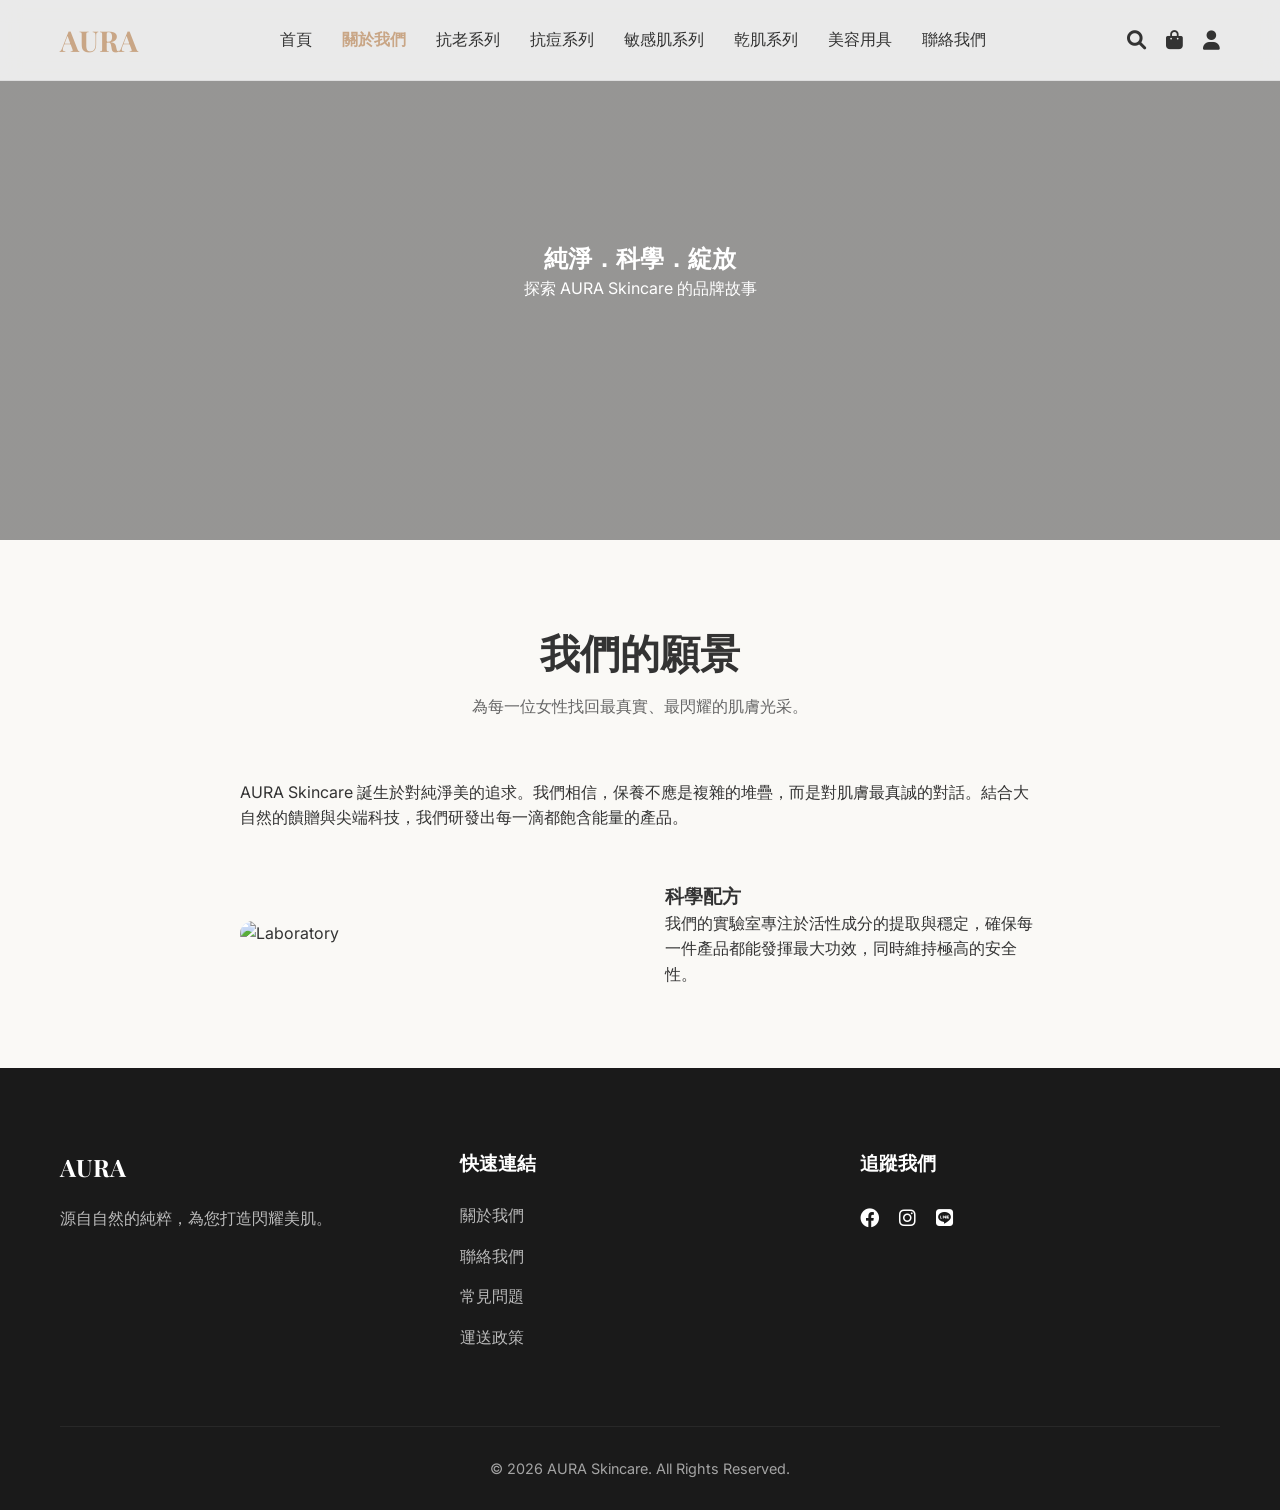
==== about.html @ ccf760a1 "Add files via upload" ====
<!DOCTYPE html>
<html lang="zh-TW">
<head>
    <meta charset="UTF-8">
    <meta name="viewport" content="width=device-width, initial-scale=1.0">
    <title>關於我們 | AURA Skincare</title>
    <link rel="stylesheet" href="style.css">
    <link href="https://fonts.googleapis.com/css2?family=Inter:wght@400;600;700&family=Playfair+Display:wght@700&display=swap" rel="stylesheet">
    <link rel="stylesheet" href="https://cdnjs.cloudflare.com/ajax/libs/font-awesome/6.0.0/css/all.min.css">
    <style>
        .about-hero {
            height: 60vh;
            background: linear-gradient(rgba(0,0,0,0.4), rgba(0,0,0,0.4)), url('https://images.unsplash.com/photo-1556228720-195a672e8a03?auto=format&fit=crop&q=80&w=2000');
            background-size: cover;
            background-position: center;
            display: flex;
            align-items: center;
            justify-content: center;
            color: white;
            text-align: center;
        }
        .about-content {
            padding: 80px 0;
            max-width: 800px;
            margin: 0 auto;
        }
        .about-grid {
            display: grid;
            grid-template-columns: 1fr 1fr;
            gap: 50px;
            align-items: center;
            margin-top: 50px;
        }
        @media (max-width: 768px) {
            .about-grid { grid-template-columns: 1fr; }
        }
    </style>
</head>
<body>
    <header></header>
    <main>
        <section class="about-hero">
            <div class="container">
                <h1>純淨．科學．綻放</h1>
                <p>探索 AURA Skincare 的品牌故事</p>
            </div>
        </section>
        <section class="container about-content">
            <div class="section-title">
                <h2>我們的願景</h2>
                <p>為每一位女性找回最真實、最閃耀的肌膚光采。</p>
            </div>
            <p>AURA Skincare 誕生於對純淨美的追求。我們相信，保養不應是複雜的堆疊，而是對肌膚最真誠的對話。結合大自然的饋贈與尖端科技，我們研發出每一滴都飽含能量的產品。</p>
            
            <div class="about-grid">
                <div>
                    <img src="https://images.unsplash.com/photo-1596755094514-f87034a26cc1?auto=format&fit=crop&q=80&w=800" alt="Laboratory" style="border-radius: 20px;">
                </div>
                <div>
                    <h3>科學配方</h3>
                    <p>我們的實驗室專注於活性成分的提取與穩定，確保每一件產品都能發揮最大功效，同時維持極高的安全性。</p>
                </div>
            </div>
        </section>
    </main>
    <footer></footer>
    <script src="common.js"></script>
</body>
</html>
---- style.css ----
:root {
    --primary: #c9a686; /* Soft Beige/Tan */
    --primary-dark: #a68a6d;
    --secondary: #2c3e50; /* Deep Navy for contrast */
    --accent: #d4af37; /* Gold */
    --bg-light: #faf9f6; /* Off-white */
    --text-main: #333333;
    --text-muted: #666666;
    --white: #ffffff;
    --shadow: 0 10px 30px rgba(0, 0, 0, 0.05);
    --transition: all 0.3s ease;
}

* {
    margin: 0;
    padding: 0;
    box-sizing: border-box;
}

body {
    font-family: 'Inter', -apple-system, BlinkMacSystemFont, "Segoe UI", Roboto, sans-serif;
    background-color: var(--bg-light);
    color: var(--text-main);
    line-height: 1.6;
    overflow-x: hidden;
}

h1, h2, h3, .brand-name {
    font-family: 'Playfair Display', serif;
    font-weight: 700;
}

a {
    text-decoration: none;
    color: inherit;
    transition: var(--transition);
}

ul {
    list-style: none;
}

img {
    max-width: 100%;
    display: block;
}

.container {
    max-width: 1200px;
    margin: 0 auto;
    padding: 0 20px;
}

/* Header & Navigation */
header {
    background: rgba(255, 255, 255, 0.8);
    backdrop-filter: blur(10px);
    position: fixed;
    top: 0;
    width: 100%;
    z-index: 1000;
    border-bottom: 1px solid rgba(0, 0, 0, 0.05);
}

nav {
    display: flex;
    justify-content: space-between;
    align-items: center;
    height: 80px;
}

.logo {
    display: flex;
    align-items: center;
    gap: 10px;
}

.logo-img {
    height: 40px;
}

.nav-links {
    display: flex;
    gap: 30px;
}

.nav-links a:hover {
    color: var(--primary);
}

.nav-icons {
    display: flex;
    gap: 20px;
    font-size: 1.2rem;
}

/* Hero Section */
.hero {
    height: 100vh;
    display: flex;
    align-items: center;
    background: linear-gradient(rgba(0, 0, 0, 0.2), rgba(0, 0, 0, 0.2)), url('https://images.unsplash.com/photo-1556228720-195a672e8a03?auto=format&fit=crop&q=80&w=2000') no-repeat center center/cover;
    color: var(--white);
    text-align: center;
    padding-top: 80px;
}

.hero-content {
    max-width: 800px;
    margin: 0 auto;
}

.hero h1 {
    font-size: 4rem;
    margin-bottom: 20px;
    letter-spacing: 2px;
}

.hero p {
    font-size: 1.2rem;
    margin-bottom: 30px;
    opacity: 0.9;
}

.btn {
    display: inline-block;
    padding: 15px 40px;
    background-color: var(--primary);
    color: var(--white);
    border-radius: 50px;
    font-weight: 600;
    text-transform: uppercase;
    letter-spacing: 1px;
    transition: var(--transition);
    border: none;
    cursor: pointer;
}

.btn:hover {
    background-color: var(--primary-dark);
    transform: translateY(-3px);
    box-shadow: 0 5px 15px rgba(201, 166, 134, 0.4);
}

/* Categories Section */
.section {
    padding: 100px 0;
}

.section-title {
    text-align: center;
    margin-bottom: 60px;
}

.section-title h2 {
    font-size: 2.5rem;
    margin-bottom: 10px;
}

.section-title p {
    color: var(--text-muted);
}

.category-grid {
    display: grid;
    grid-template-columns: repeat(auto-fit, minmax(250px, 1fr));
    gap: 30px;
}

.category-card {
    position: relative;
    overflow: hidden;
    border-radius: 15px;
    height: 400px;
    cursor: pointer;
}

.category-card img {
    width: 100%;
    height: 100%;
    object-fit: cover;
    transition: var(--transition);
}

.category-card:hover img {
    transform: scale(1.1);
}

.category-info {
    position: absolute;
    bottom: 0;
    left: 0;
    right: 0;
    padding: 30px;
    background: linear-gradient(transparent, rgba(0, 0, 0, 0.7));
    color: var(--white);
}

/* Product Cards */
.product-grid {
    display: grid;
    grid-template-columns: repeat(auto-fit, minmax(280px, 1fr));
    gap: 40px;
}

.product-card {
    background: var(--white);
    border-radius: 20px;
    overflow: hidden;
    box-shadow: var(--shadow);
    transition: var(--transition);
}

.product-card:hover {
    transform: translateY(-10px);
}

.product-image {
    height: 350px;
    overflow: hidden;
    position: relative;
}

.product-image img {
    width: 100%;
    height: 100%;
    object-fit: cover;
}

.product-badge {
    position: absolute;
    top: 20px;
    left: 20px;
    background: var(--primary);
    color: var(--white);
    padding: 5px 15px;
    border-radius: 20px;
    font-size: 0.8rem;
    font-weight: 600;
}

.product-details {
    padding: 25px;
    text-align: center;
}

.product-details h3 {
    font-size: 1.3rem;
    margin-bottom: 10px;
}

.product-price {
    font-size: 1.2rem;
    color: var(--primary);
    font-weight: 700;
    margin-bottom: 20px;
}

/* Footer */
footer {
    background: #1a1a1a;
    color: var(--white);
    padding: 80px 0 30px;
}

.footer-grid {
    display: grid;
    grid-template-columns: repeat(auto-fit, minmax(200px, 1fr));
    gap: 40px;
    margin-bottom: 60px;
}

.footer-col h4 {
    margin-bottom: 25px;
    font-size: 1.2rem;
}

.footer-links li {
    margin-bottom: 15px;
}

.footer-links a {
    opacity: 0.7;
}

.footer-links a:hover {
    opacity: 1;
    padding-left: 10px;
}

.footer-bottom {
    border-top: 1px solid rgba(255, 255, 255, 0.1);
    padding-top: 30px;
    text-align: center;
    opacity: 0.6;
    font-size: 0.9rem;
}

/* Animations */
@keyframes fadeIn {
    from { opacity: 0; transform: translateY(20px); }
    to { opacity: 1; transform: translateY(0); }
}

.animate-fade-in {
    animation: fadeIn 1s ease forwards;
}

/* Responsive */
@media (max-width: 768px) {
    .nav-links {
        display: none;
    }
    .hero h1 {
        font-size: 2.5rem;
    }
}
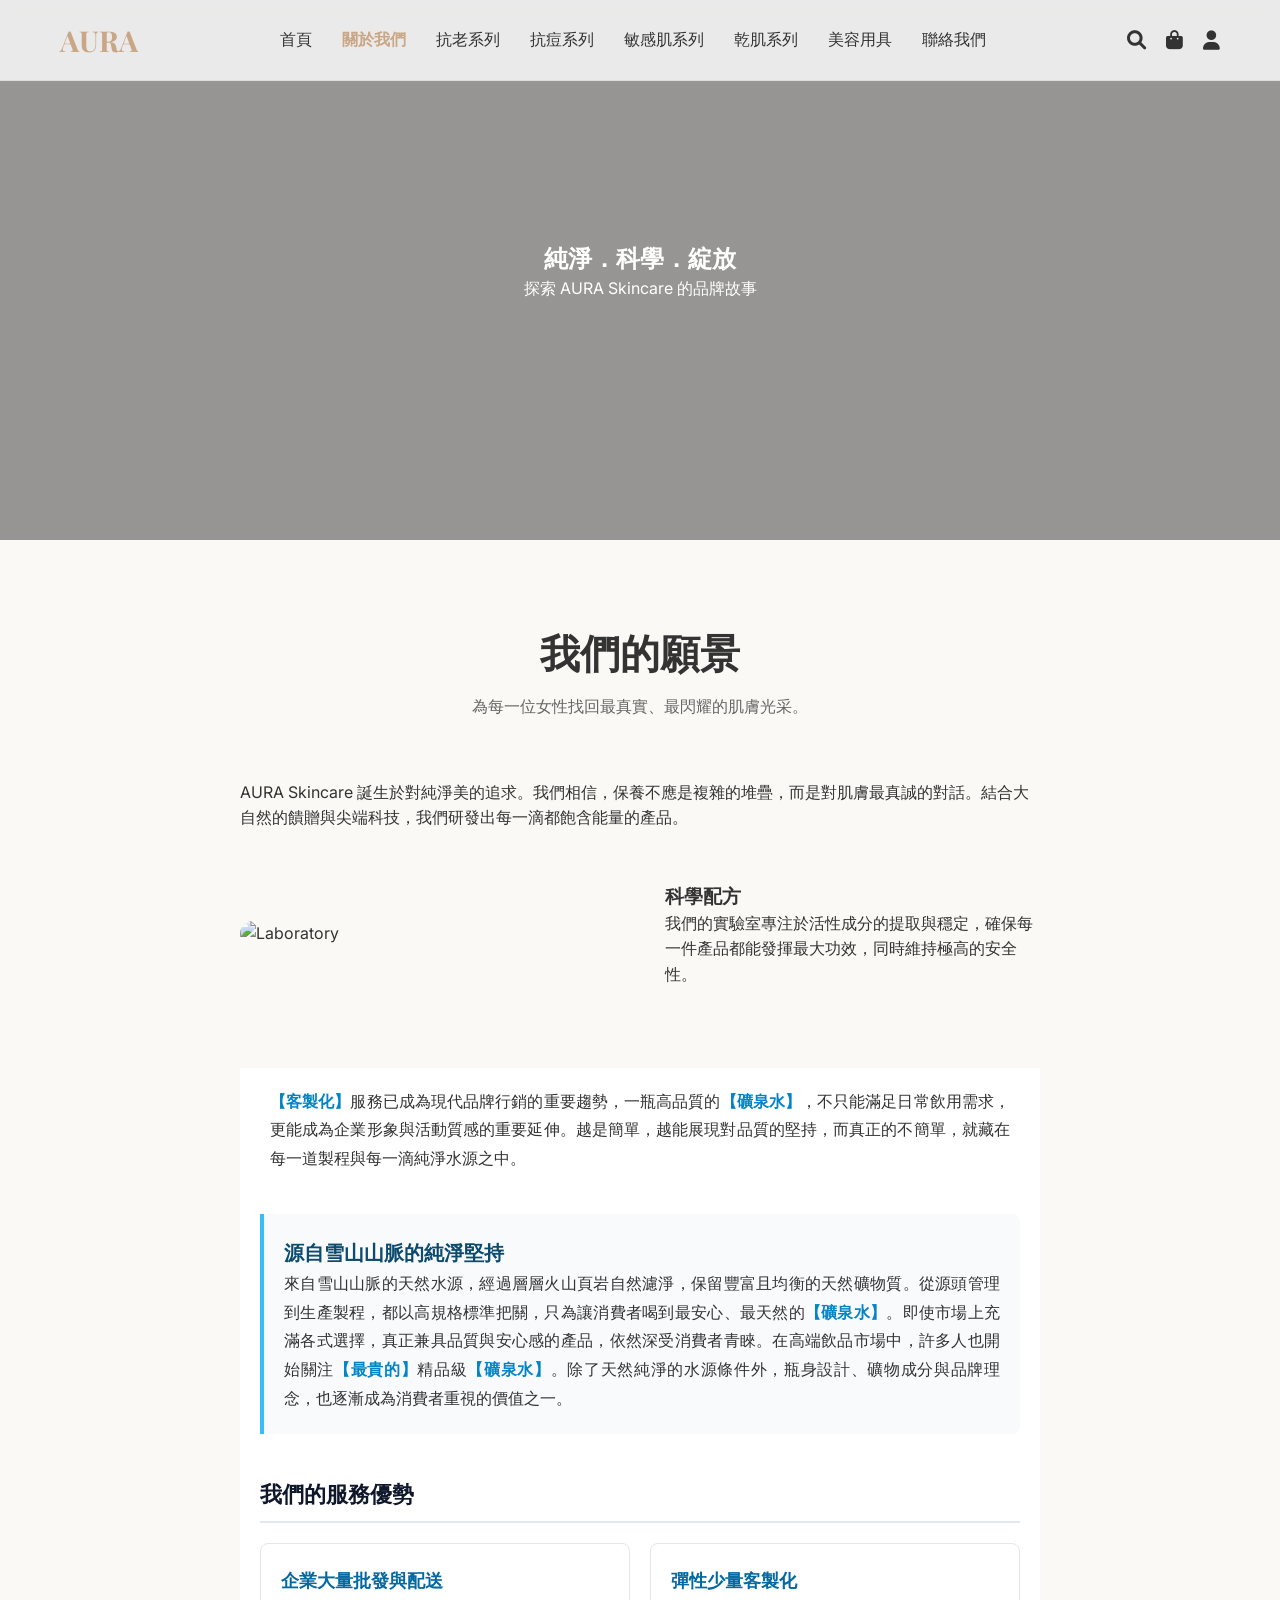
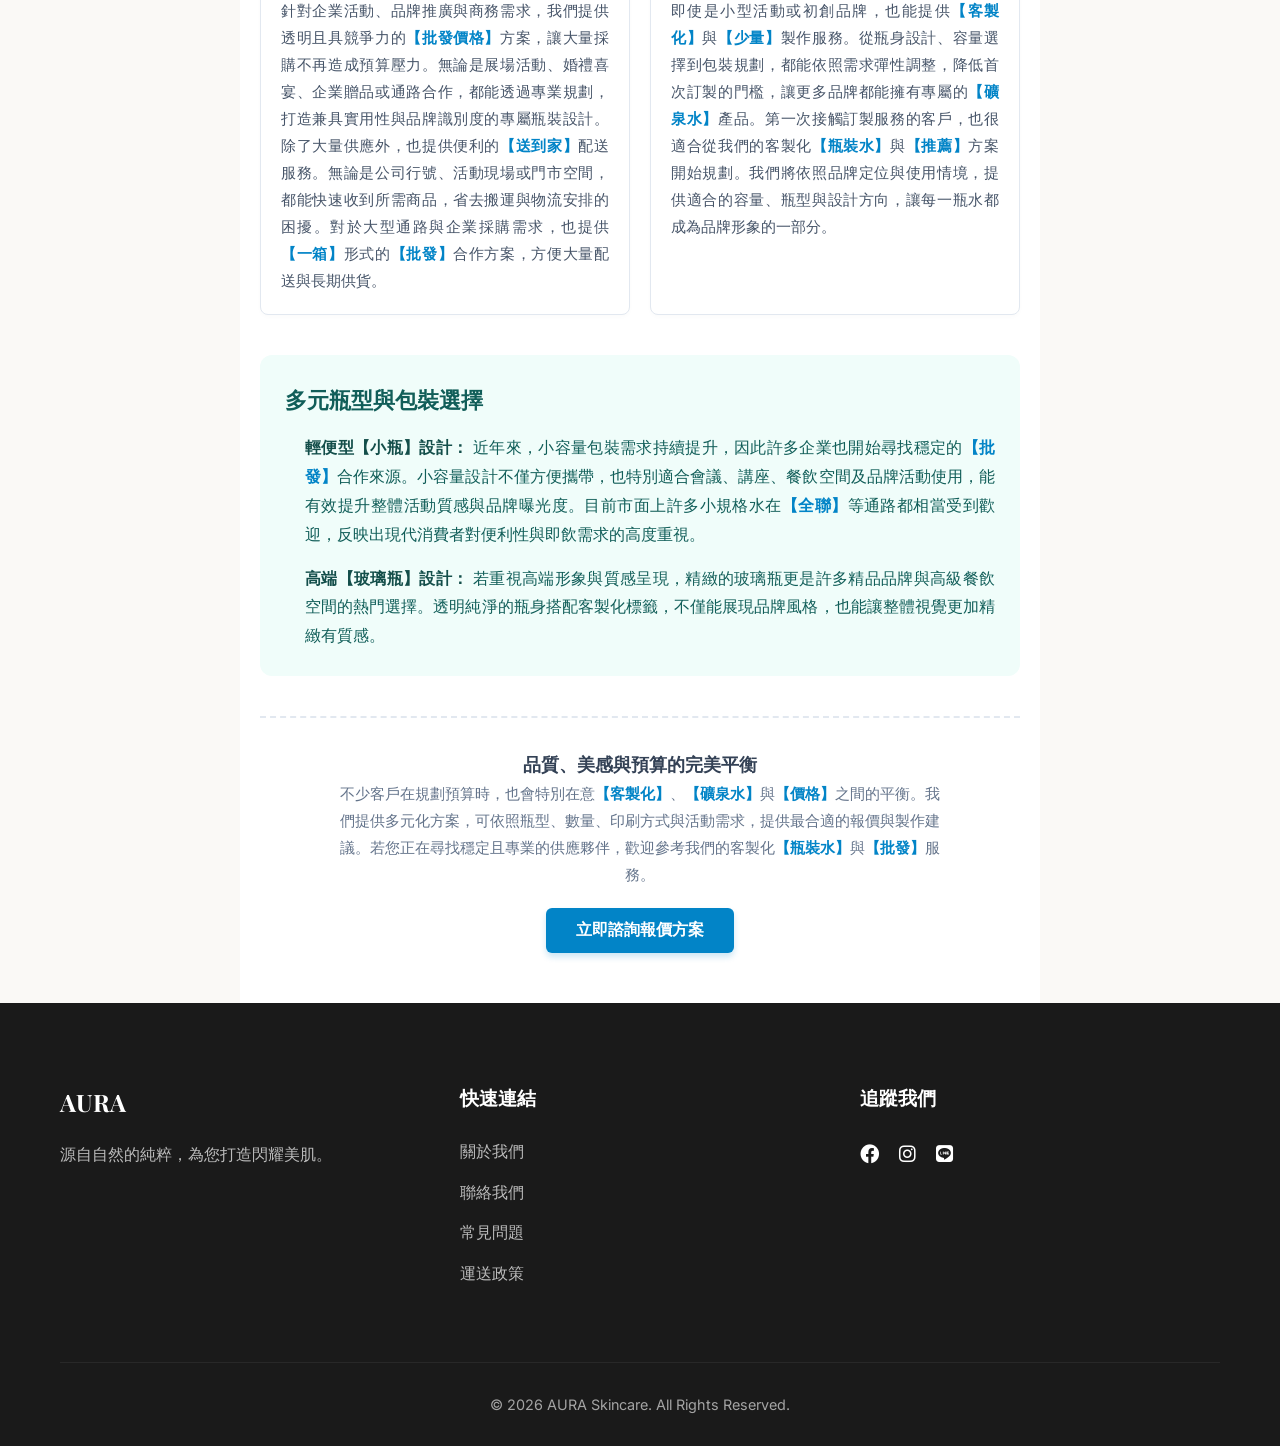
==== commit e7466679: "Add files via upload" ====
--- a/about.html
+++ b/about.html
@@ -63,7 +63,77 @@
             </div>
         </section>
     </main>
+
+    <div style="font-family: 'Helvetica Neue', Helvetica, Arial, 'Microsoft JhengHei', sans-serif; line-height: 1.8; color: #333333; max-width: 800px; margin: 0 auto; padding: 20px; background-color: #ffffff;">
+
+    <!-- 前言 / 核心理念 -->
+    <section style="margin-bottom: 40px; padding: 0 10px;">
+        <p style="font-size: 16px; text-align: justify;">
+            <strong style="color: #0284c7;">【客製化】</strong>服務已成為現代品牌行銷的重要趨勢，一瓶高品質的<strong style="color: #0284c7;">【礦泉水】</strong>，不只能滿足日常飲用需求，更能成為企業形象與活動質感的重要延伸。越是簡單，越能展現對品質的堅持，而真正的不簡單，就藏在每一道製程與每一滴純淨水源之中。
+        </p>
+    </section>
+
+    <!-- 水源故事 -->
+    <section style="background-color: #f8fafc; border-left: 4px solid #38bdf8; padding: 20px; border-radius: 0 8px 8px 0; margin-bottom: 40px;">
+        <h2 style="margin-top: 0; font-size: 20px; color: #0c4a6e;">源自雪山山脈的純淨堅持</h2>
+        <p style="margin-bottom: 0; text-align: justify;">
+            來自雪山山脈的天然水源，經過層層火山頁岩自然濾淨，保留豐富且均衡的天然礦物質。從源頭管理到生產製程，都以高規格標準把關，只為讓消費者喝到最安心、最天然的<strong style="color: #0284c7;">【礦泉水】</strong>。即使市場上充滿各式選擇，真正兼具品質與安心感的產品，依然深受消費者青睞。在高端飲品市場中，許多人也開始關注<strong style="color: #0284c7;">【最貴的】</strong>精品級<strong style="color: #0284c7;">【礦泉水】</strong>。除了天然純淨的水源條件外，瓶身設計、礦物成分與品牌理念，也逐漸成為消費者重視的價值之一。
+        </p>
+    </section>
+
+    <!-- 服務特點 Grid 區塊 -->
+    <section style="margin-bottom: 40px;">
+        <h2 style="font-size: 22px; color: #0f172a; border-bottom: 2px solid #e2e8f0; padding-bottom: 8px; margin-bottom: 20px;">我們的服務優勢</h2>
+        
+        <div style="display: flex; flex-wrap: wrap; gap: 20px;">
+            <!-- 優勢 1 -->
+            <div style="flex: 1; min-width: 250px; background-color: #ffffff; border: 1px solid #e2e8f0; padding: 20px; border-radius: 8px; box-shadow: 0 2px 4px rgba(0,0,0,0.02);">
+                <h3 style="margin-top: 0; font-size: 18px; color: #0369a1;">企業大量批發與配送</h3>
+                <p style="margin-bottom: 0; font-size: 15px; color: #475569; text-align: justify;">
+                    針對企業活動、品牌推廣與商務需求，我們提供透明且具競爭力的<strong style="color: #0284c7;">【批發價格】</strong>方案，讓大量採購不再造成預算壓力。無論是展場活動、婚禮喜宴、企業贈品或通路合作，都能透過專業規劃，打造兼具實用性與品牌識別度的專屬瓶裝設計。除了大量供應外，也提供便利的<strong style="color: #0284c7;">【送到家】</strong>配送服務。無論是公司行號、活動現場或門市空間，都能快速收到所需商品，省去搬運與物流安排的困擾。對於大型通路與企業採購需求，也提供<strong style="color: #0284c7;">【一箱】</strong>形式的<strong style="color: #0284c7;">【批發】</strong>合作方案，方便大量配送與長期供貨。
+                </p>
+            </div>
+            
+            <!-- 優勢 2 -->
+            <div style="flex: 1; min-width: 250px; background-color: #ffffff; border: 1px solid #e2e8f0; padding: 20px; border-radius: 8px; box-shadow: 0 2px 4px rgba(0,0,0,0.02);">
+                <h3 style="margin-top: 0; font-size: 18px; color: #0369a1;">彈性少量客製化</h3>
+                <p style="margin-bottom: 0; font-size: 15px; color: #475569; text-align: justify;">
+                    即使是小型活動或初創品牌，也能提供<strong style="color: #0284c7;">【客製化】</strong>與<strong style="color: #0284c7;">【少量】</strong>製作服務。從瓶身設計、容量選擇到包裝規劃，都能依照需求彈性調整，降低首次訂製的門檻，讓更多品牌都能擁有專屬的<strong style="color: #0284c7;">【礦泉水】</strong>產品。第一次接觸訂製服務的客戶，也很適合從我們的客製化<strong style="color: #0284c7;">【瓶裝水】</strong>與<strong style="color: #0284c7;">【推薦】</strong>方案開始規劃。我們將依照品牌定位與使用情境，提供適合的容量、瓶型與設計方向，讓每一瓶水都成為品牌形象的一部分。
+                </p>
+            </div>
+        </div>
+    </section>
+
+    <!-- 產品多元規格 -->
+    <section style="margin-bottom: 40px; background-color: #f0fdfa; padding: 25px; border-radius: 12px;">
+        <h2 style="margin-top: 0; font-size: 22px; color: #115e59; margin-bottom: 15px;">多元瓶型與包裝選擇</h2>
+        <ul style="margin: 0; padding-left: 20px; color: #115e59;">
+            <li style="margin-bottom: 15px; text-align: justify;">
+                <strong style="font-size: 16px; color: #134e4a;">輕便型【小瓶】設計：</strong>
+                近年來，小容量包裝需求持續提升，因此許多企業也開始尋找穩定的<strong style="color: #0284c7;">【批發】</strong>合作來源。小容量設計不僅方便攜帶，也特別適合會議、講座、餐飲空間及品牌活動使用，能有效提升整體活動質感與品牌曝光度。目前市面上許多小規格水在<strong style="color: #0284c7;">【全聯】</strong>等通路都相當受到歡迎，反映出現代消費者對便利性與即飲需求的高度重視。
+            </li>
+            <li style="margin-bottom: 0; text-align: justify;">
+                <strong style="font-size: 16px; color: #134e4a;">高端【玻璃瓶】設計：</strong>
+                若重視高端形象與質感呈現，精緻的玻璃瓶更是許多精品品牌與高級餐飲空間的熱門選擇。透明純淨的瓶身搭配客製化標籤，不僅能展現品牌風格，也能讓整體視覺更加精緻有質感。
+            </li>
+        </ul>
+    </section>
+
+    <!-- 預算規劃與結語 -->
+    <section style="text-align: center; padding: 30px 20px; border-top: 2px dashed #e2e8f0;">
+        <h3 style="font-size: 18px; color: #334155; margin-top: 0;">品質、美感與預算的完美平衡</h3>
+        <p style="font-size: 15px; color: #64748b; max-width: 600px; margin: 0 auto 20px auto; text-align: justify; text-align-last: center;">
+            不少客戶在規劃預算時，也會特別在意<strong style="color: #0284c7;">【客製化】</strong>、<strong style="color: #0284c7;">【礦泉水】</strong>與<strong style="color: #0284c7;">【價格】</strong>之間的平衡。我們提供多元化方案，可依照瓶型、數量、印刷方式與活動需求，提供最合適的報價與製作建議。若您正在尋找穩定且專業的供應夥伴，歡迎參考我們的客製化<strong style="color: #0284c7;">【瓶裝水】</strong>與<strong style="color: #0284c7;">【批發】</strong>服務。
+        </p>
+        <button style="background-color: #0284c7; color: #ffffff; border: none; padding: 12px 30px; font-size: 16px; font-weight: bold; border-radius: 6px; cursor: pointer; box-shadow: 0 4px 6px rgba(2, 132, 199, 0.2);">
+            立即諮詢報價方案
+        </button>
+    </section>
+
+</div>
+
     <footer></footer>
     <script src="common.js"></script>
+    
 </body>
 </html>
